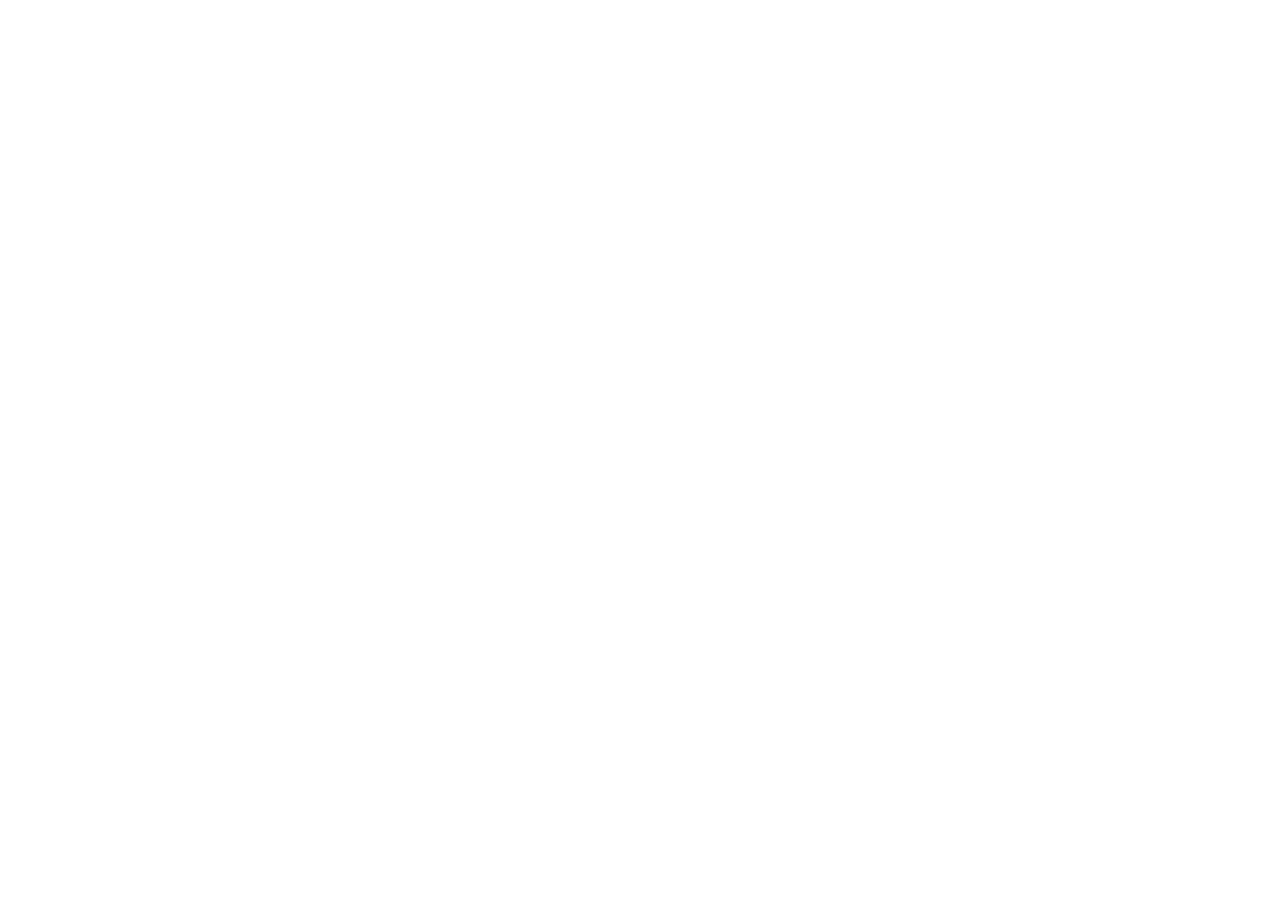
==== ecommerce/index.html @ 8a4cbaff "Primera entrega del Proyecto Final" ====
<!DOCTYPE html>
<html lang="en">
<head>
    <meta charset="UTF-8">
    <meta http-equiv="X-UA-Compatible" content="IE=edge">
    <meta name="viewport" content="width=device-width, initial-scale=1.0">
    <title>Document</title>
</head>
<body>
    <script src="./index.js"></script>
</body>
</html>
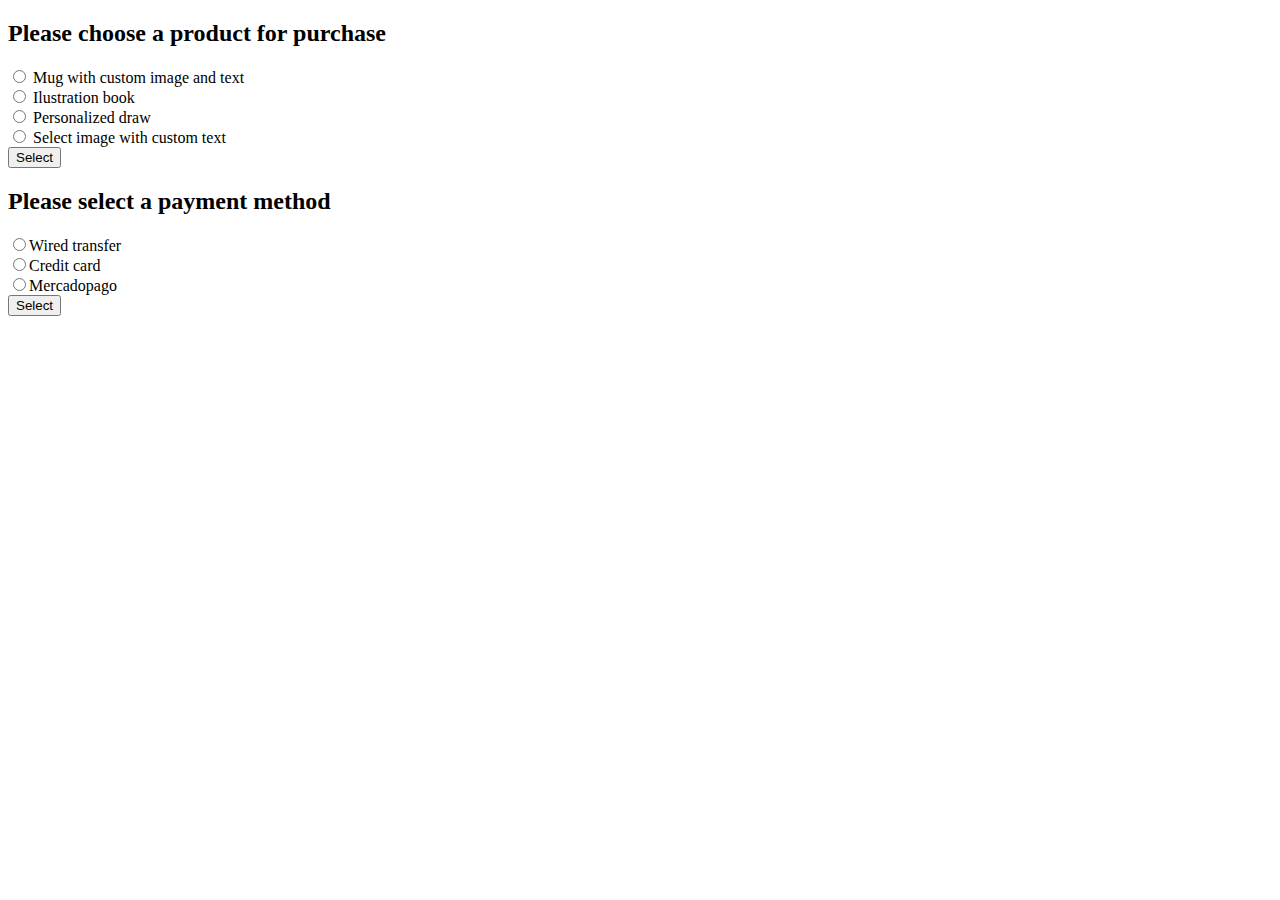
==== commit b6ee267c: "Proyecto final con DOM" ====
--- a/ecommerce/index.html
+++ b/ecommerce/index.html
@@ -7,6 +7,28 @@
     <title>Document</title>
 </head>
 <body>
+    <h2>Please choose a product for purchase</h2>
+    <form>
+        <input type="radio" id="mug" name="Product" value="Mug">
+        <label for="mug">Mug with custom image and text</label><br>
+        <input type="radio" id="book" name="Product" value="Book">
+        <label for="book">Ilustration book</label><br>
+        <input type="radio" id="draw" name="Product" value="Draw">
+        <label for="draw">Personalized draw</label><br>
+        <input type="radio" id="pic" name="Product" value="Pic">
+        <label for="pic">Select image with custom text</label><br>
+    </form>
+    <button id="b1">Select</button>
+    <h2>Please select a payment method</h2>
+    <form>
+        <input type="radio" id="transfer" name="Payment" value="Transfer"><label for="transfer">Wired transfer</label><br>
+        <input type="radio" id="ccard" name="Payment" value="Ccard"><label for="ccard">Credit card</label><br>
+        <input type="radio" id="mp" name="Payment" value="Mp"><label for="mp">Mercadopago</label><br>
+    </form>
+    <button id="b2">Select</button>
+    <br>
+    <div id="text2"></div>
+    <div id="text1"></div>
     <script src="./index.js"></script>
 </body>
 </html>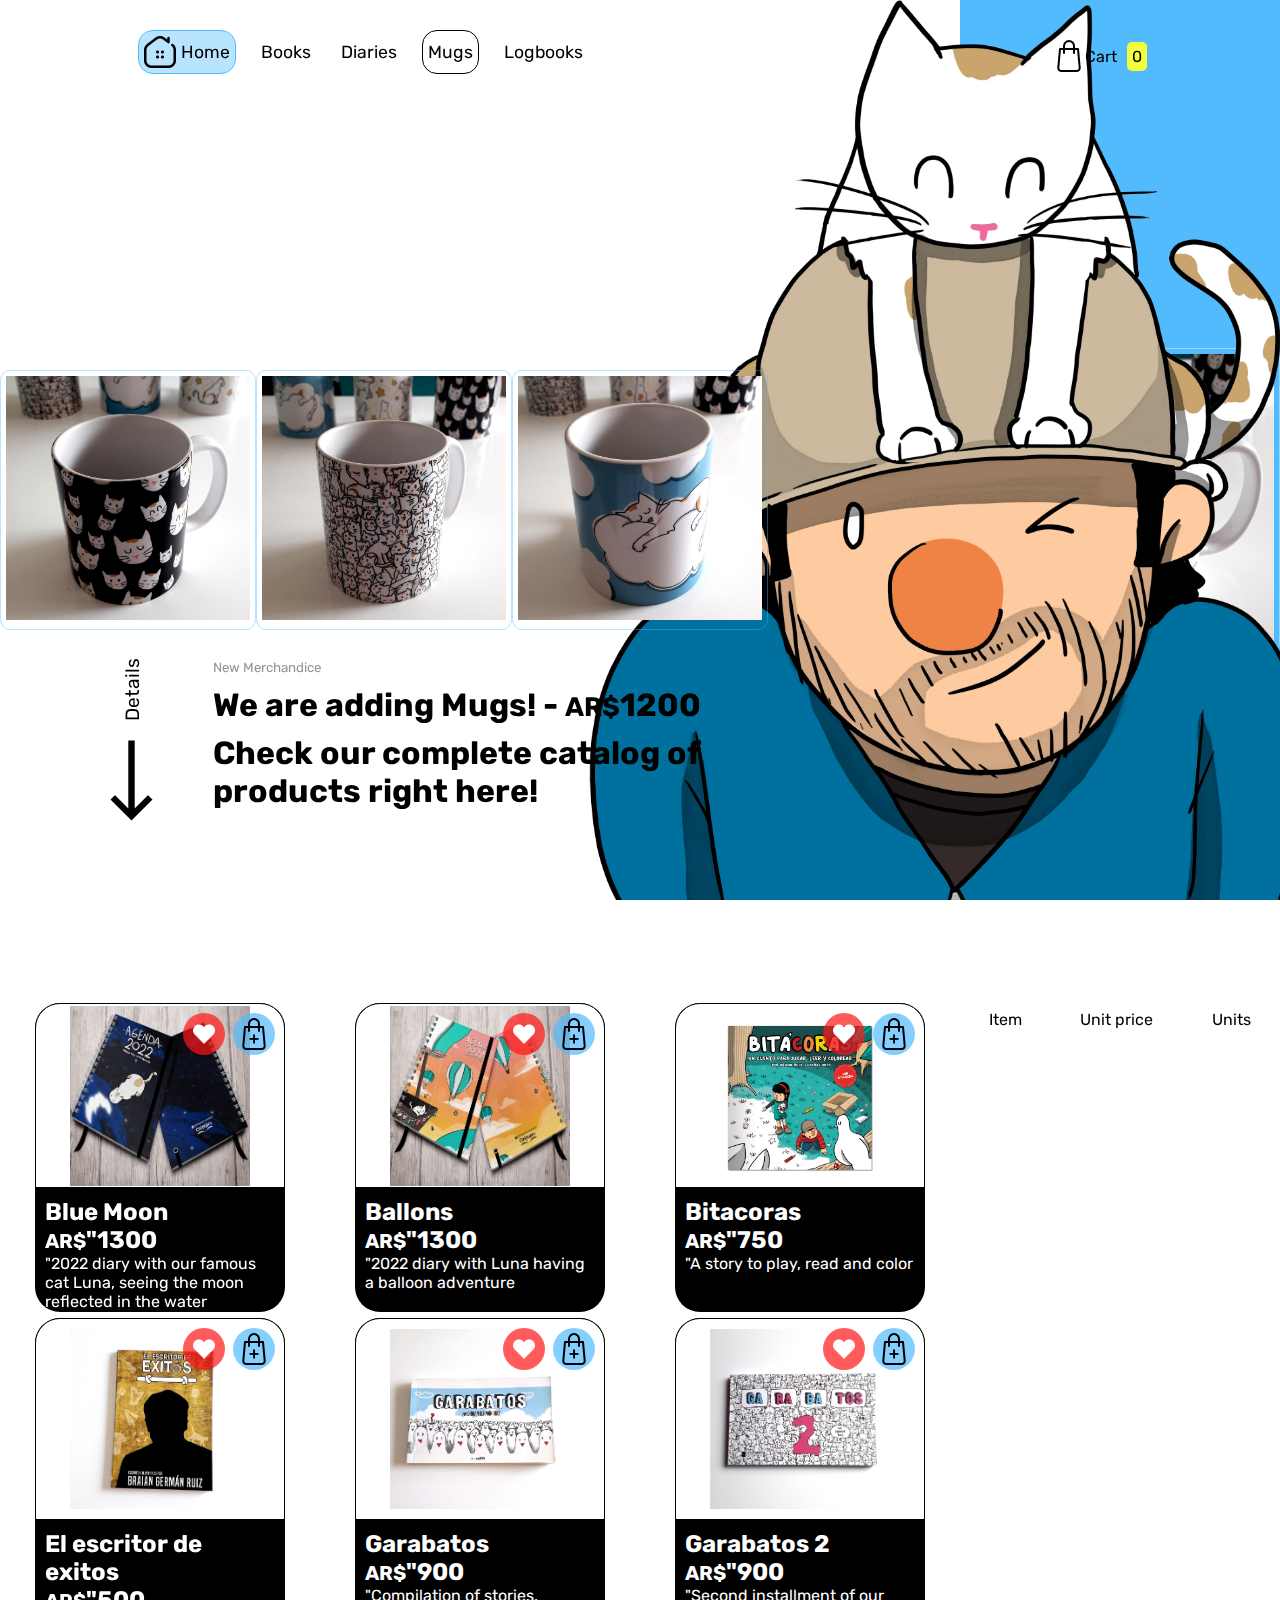
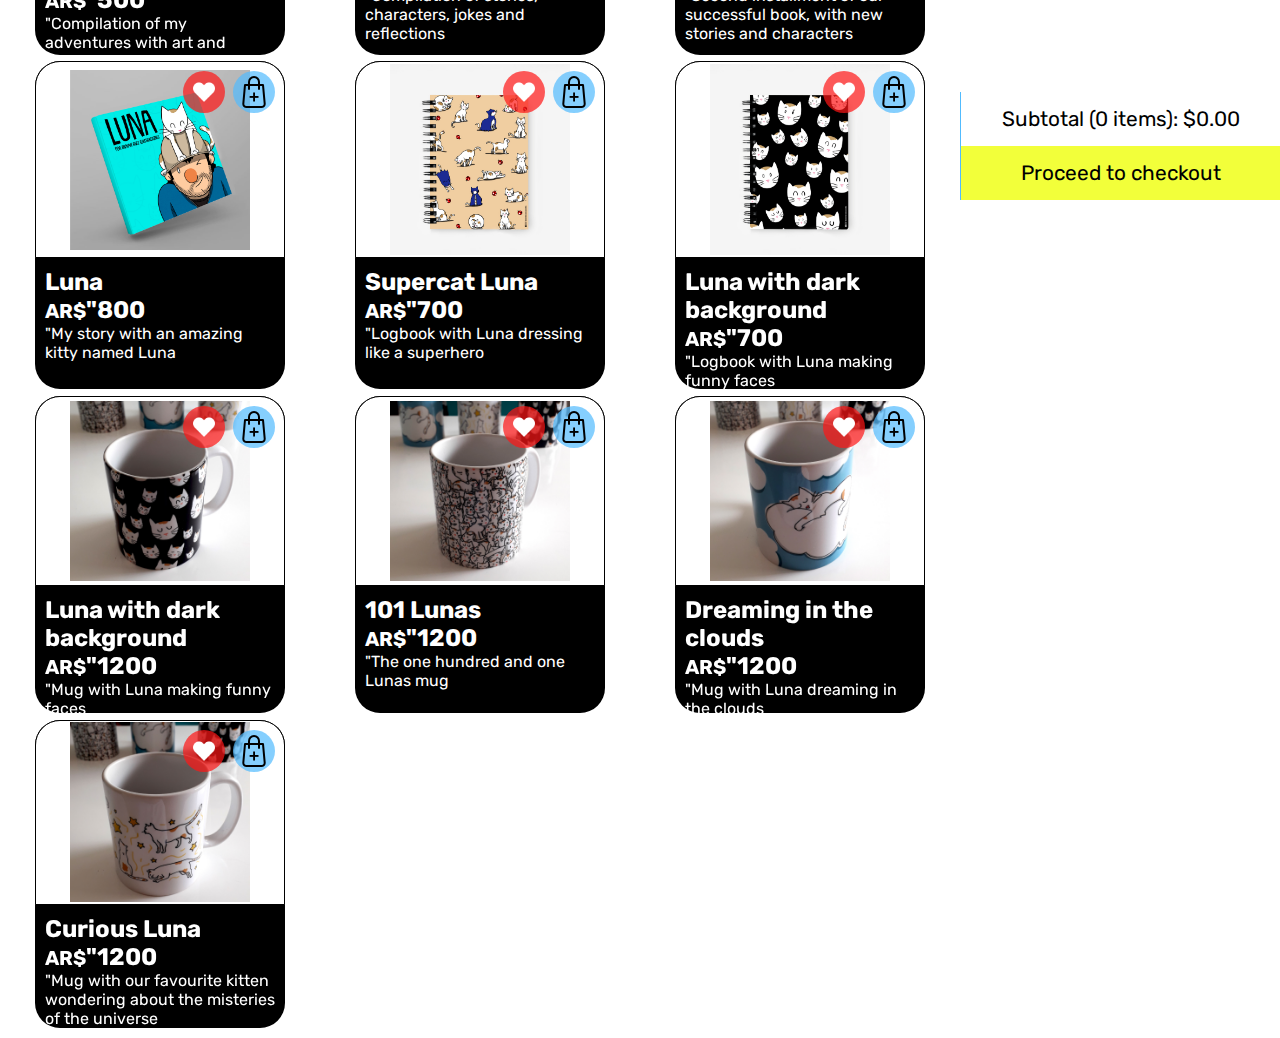
==== commit a6a13b75: "agregando HTML con carrito de compras" ====
--- a/ecommerce/index.html
+++ b/ecommerce/index.html
@@ -3,32 +3,126 @@
 <head>
     <meta charset="UTF-8">
     <meta http-equiv="X-UA-Compatible" content="IE=edge">
+    <link rel="shortcut icon" href="#">
     <meta name="viewport" content="width=device-width, initial-scale=1.0">
-    <title>Document</title>
+    <title>Shopping Cart JS</title>
+    <link rel="stylesheet" href="./css/style.css">
+    <link rel="stylesheet" href="https://cdn.jsdelivr.net/npm/bootstrap-icons@1.5.0/font/bootstrap-icons.css">
 </head>
 <body>
-    <h2>Please choose a product for purchase</h2>
-    <form>
-        <input type="radio" id="mug" name="Product" value="Mug">
-        <label for="mug">Mug with custom image and text</label><br>
-        <input type="radio" id="book" name="Product" value="Book">
-        <label for="book">Ilustration book</label><br>
-        <input type="radio" id="draw" name="Product" value="Draw">
-        <label for="draw">Personalized draw</label><br>
-        <input type="radio" id="pic" name="Product" value="Pic">
-        <label for="pic">Select image with custom text</label><br>
-    </form>
-    <button id="b1">Select</button>
-    <h2>Please select a payment method</h2>
-    <form>
-        <input type="radio" id="transfer" name="Payment" value="Transfer"><label for="transfer">Wired transfer</label><br>
-        <input type="radio" id="ccard" name="Payment" value="Ccard"><label for="ccard">Credit card</label><br>
-        <input type="radio" id="mp" name="Payment" value="Mp"><label for="mp">Mercadopago</label><br>
-    </form>
-    <button id="b2">Select</button>
-    <br>
-    <div id="text2"></div>
-    <div id="text1"></div>
-    <script src="./index.js"></script>
+    <div class="app-container">
+        <div class="app-bg">
+            <div class="left-side"></div>
+            <div class="right-side"></div>
+        </div>
+        <header>
+            <nav>
+                <ul>
+                    <li class="btn home">
+                        <a href="./">
+                            <img src="./icons/home.png" alt=""> Home
+                        </a>
+                    </li>
+                    <li>
+                        <a href="#">
+                            Books
+                        </a>
+                    </li>
+                    <li>
+                        <a href="#">
+                            Diaries
+                        </a>
+                    </li>
+                    <li class="active">
+                        <a href="#">
+                            Mugs
+                        </a>
+                    </li>
+                    <li>
+                        <a href="#">
+                            Logbooks
+                        </a>
+                    </li>
+                </ul>
+            </nav>
+            <div class="shopping-bag">
+                <a href="./cart.html">
+                    <img src="./icons/bag.png" alt="cart">
+                    Cart
+                    <div class="total-items-in-cart">
+                        0
+                    </div>
+                </a>
+            </div>
+        </header>
+        <main>
+            <div class="content">
+                <div class="products-preview">
+                    <div class="products-container">
+                        <div class="product">
+                            <img src="./img/merchan/mugs/mug-01.jpg" alt="Mug 1">
+                        </div>
+                        <div class="product">
+                            <img src="./img/merchan/mugs/mug-02.jpg" alt="Mug 2">
+                        </div>
+                        <div class="product">
+                            <img src="./img/merchan/mugs/mug-03.jpg" alt="Mug 3">
+                        </div>
+                    </div>
+                    <div class="more-details">
+                        <div class="see-more-btn">
+                                <img src="./icons/right-arrow.png" alt="">
+                                Details
+                        </div>
+                        <div class="description">
+                            <small>New Merchandice</small>
+                            <h1>We are adding Mugs! - <small>AR$</small>1200</h1>
+                            <h1>Check our complete catalog of products right here!</h1>
+                        </div>
+                    </div>
+                </div>
+                <div class="model">
+                    <img class="model-img" src="./img/webart.png" alt="model">
+                    <div class="product">
+                        <img src="./img/merchan/mugs/mug-04.jpg" alt="t-shirt 4">
+                    </div>
+                </div>
+            </div>
+        </main>
+    </div>
+    <div class="products-list">
+        <div class="products">
+            <!-- render porducts here -->
+        </div>
+        <div class="cart">
+            <div class="cart-header">
+                <div class="column1">Item</div>
+                <div class="column2">Unit price</div>
+                <div class="column3">Units</div>
+            </div>
+            <div class="cart-items">
+                <!-- render cart items here -->
+            </div>
+            <div class="cart-footer">
+                <div class="subtotal">
+                    Subtotal (0 items): $0
+                </div>
+                <div class="checkout">
+                    Proceed to checkout
+                </div>
+            </div>
+        </div>
+    </div>
+
+    <script>
+        const porductsListEl = document.querySelector(".products-list");
+        const seeMoreBtn = document.querySelector(".see-more-btn");
+        seeMoreBtn.addEventListener('click', () => {
+            porductsListEl.scrollIntoView({behavior: "smooth"})
+        })
+    </script>
+
+    <script src="products.js"></script>
+    <script src="app.js"></script>
 </body>
 </html>--- a/ecommerce/css/style.css
+++ b/ecommerce/css/style.css
@@ -0,0 +1,422 @@
+/* import fonts */
+@import url("https://fonts.googleapis.com/css2?family=Rubik&display=swap");
+
+/* VARIABLES */
+:root {
+  --bg-color: #fff;
+  --link-color: #000;
+  --link-size: 1.1rem;
+  --right-side-bg-color: 81, 187, 254;
+}
+
+/* General CSS */
+* {
+  padding: 0;
+  margin: 0;
+  box-sizing: border-box;
+  font-family: Rubik;
+}
+
+html {
+  font-size: 16px;
+  overflow-x: hidden;
+}
+
+a {
+  text-decoration: none;
+  color: #000;
+}
+
+/* APP CONTAINER */
+.app-container {
+  width: 100vw;
+  height: 100vh;
+}
+
+/* APP BG */
+.app-bg {
+  position: fixed;
+  top: 0;
+  left: 0;
+  width: 100vw;
+  height: 100vh;
+  display: flex;
+  z-index: -1;
+}
+.app-bg .left-side {
+  background-color: rgb(255, 255, 255);
+  width: 75%;
+  height: 100%;
+}
+.app-bg .right-side {
+  background-color: rgb(var(--right-side-bg-color));
+  width: 25%;
+  height: 100%;
+}
+
+/* HEADER */
+header {
+  width: 100%;
+  height: 100px;
+
+  padding: 30px 10%;
+  display: flex;
+  justify-content: space-between;
+
+  position: fixed;
+  top: 0;
+  left: 0;
+
+  z-index: 99;
+}
+header nav ul {
+  display: flex;
+  align-items: center;
+}
+header nav ul li {
+  list-style: none;
+  margin: 0 10px;
+  padding: 5px 5px;
+  border-radius: 15px;
+}
+header nav ul li.active {
+  border: 1px solid #000;
+}
+header nav ul li a {
+  font-size: var(--link-size);
+  display: flex;
+  align-items: center;
+  height: 32px;
+}
+header nav ul li.btn {
+  background-color: rgba(var(--right-side-bg-color), 0.4);
+  border: 1px solid rgb(var(--right-side-bg-color));
+}
+header nav ul li.btn img {
+  width: 32;
+  height: 32px;
+}
+header nav ul li.home a {
+  display: flex;
+  align-items: center;
+}
+header nav ul li.home a img {
+  margin-right: 5px;
+}
+/* HEADER -> SHOOPING BAG */
+.shopping-bag {
+  padding: 10px 5px;
+}
+.shopping-bag a {
+  display: flex;
+  align-items: center;
+}
+.shopping-bag a img {
+  width: 32px;
+  height: 32px;
+}
+.shopping-bag .total-items-in-cart {
+  margin-left: 10px;
+  padding: 5px;
+  background-color: rgb(242, 255, 58);
+  border-radius: 5px;
+}
+/* MAIN */
+main {
+  width: 100%;
+  background-color: royalblue;
+  position: relative;
+  top: 100px;
+}
+main .products-preview {
+  width: 60%;
+  height: calc(100vh - 100px);
+  position: absolute;
+  left: 0;
+}
+main .model {
+  width: 40%;
+  height: calc(100vh - 100px);
+  position: absolute;
+  right: 0;
+  z-index: -1;
+}
+/* PRODUCTS */
+.products-container {
+  width: 100%;
+  height: 100%;
+  display: flex;
+  justify-content: space-around;
+  align-items: center;
+}
+.product {
+  width: 300px;
+  border: 1px solid rgba(var(--right-side-bg-color), 0.4);
+  border-radius: 10px;
+  padding: 5px;
+}
+.product img {
+  width: 100%;
+}
+/* MORE DETAILS */
+.more-details {
+  position: absolute;
+  bottom: 80px;
+  left: 50px;
+
+  display: flex;
+  align-items: center;
+}
+.more-details .see-more-btn {
+  cursor: pointer;
+  display: flex;
+  align-items: center;
+
+  transform: rotate(-90deg);
+
+  font-size: 1.2rem;
+}
+.see-more-btn img {
+  width: 80px;
+  margin-right: 20px;
+}
+/* .more-details .description {
+} */
+.more-details .description small {
+  color: rgb(149, 149, 149);
+}
+.more-details .description h1 {
+  margin: 10px 0;
+}
+.more-details .description h1 small {
+  color: #000;
+}
+/* MODEL */
+.model {
+  display: flex;
+  justify-content: right;
+  align-items: center;
+}
+.model .model-img {
+  height: 100vh;
+  position: absolute;
+  left: 35%;
+  transform: translate(-50%);
+  top: -100px;
+}
+.model .product {
+  width: 300px;
+  border: 1px solid rgba(255, 255, 255, 0.4);
+  border-radius: 10px;
+  padding: 5px;
+}
+.model .product img {
+  width: 100%;
+}
+/* products list */
+.products-list {
+  width: 100vw;
+  height: 100vh;
+
+  padding-top: 100px;
+
+  display: flex;
+}
+
+/* PRODUCTS */
+.products {
+  height: 100%;
+  width: 75%;
+
+  display: grid;
+  grid-template-rows: 1fr 1fr;
+  grid-template-columns: repeat(3, 3fr);
+}
+.products img {
+  width: 180px;
+}
+.products .item {
+  display: flex;
+  align-items: center;
+  justify-content: center;
+  flex-direction: column;
+  width: 100%;
+  height: 100%;
+}
+.products .item .item-container {
+  width: 250px;
+  height: 98%;
+  background-color: #000;
+
+  border-radius: 25px;
+
+  position: relative;
+}
+.products .item .item-container .item-img {
+  width: 100%;
+  height: 60%;
+
+  background-color: white;
+
+  border: 1px solid #000;
+  border-radius: 25px 25px 0 0;
+
+  display: flex;
+  justify-content: center;
+  align-items: center;
+}
+.products .item .item-container .desc {
+  width: 100%;
+  color: #fff;
+
+  padding: 10px;
+}
+.products .item .item-container .add-to-cart {
+  background-color: rgba(var(--right-side-bg-color), 0.7);
+  /* background-color: rgb(242, 255, 58); */
+
+  display: flex;
+  justify-content: center;
+  align-items: center;
+
+  position: absolute;
+  top: 10px;
+  right: 10px;
+
+  padding: 5px;
+
+  border-radius: 50%;
+
+  cursor: pointer;
+}
+.products .item .item-container .add-to-wishlist {
+  background-color: rgba(255, 21, 21, 0.7);
+
+  display: flex;
+  justify-content: center;
+  align-items: center;
+
+  position: absolute;
+  top: 10px;
+  right: 60px;
+
+  padding: 5px;
+
+  border-radius: 50%;
+
+  cursor: pointer;
+}
+.products .item .item-container .add-to-cart img {
+  width: 32px;
+  height: 32px;
+}
+.products .item .item-container .add-to-wishlist img {
+  width: 32px;
+  height: 32px;
+
+  padding: 5px;
+}
+/* CART */
+.cart {
+  height: 100%;
+  width: 25%;
+
+  position: relative;
+}
+/* cart header */
+.cart-header {
+  display: flex;
+  justify-content: space-around;
+  padding: 10px 0;
+}
+/* cart items */
+.cart-items {
+  max-height: calc(100vh - 247px);
+  overflow-y: auto;
+  overflow-x: hidden;
+}
+/* cart item */
+.cart-item {
+  display: flex;
+  justify-content: space-around;
+  padding: 10px 0;
+}
+.cart-item div {
+  display: flex;
+  align-items: center;
+  justify-content: center;
+}
+/* item info */
+.cart-item .item-info {
+  flex: 1;
+  background-color: rgba(255, 255, 255, 0.6);
+
+  border-radius: 0 10px 10px 0;
+
+  padding: 10px;
+}
+.cart-item .item-info:hover {
+  background-color: rgba(255, 0, 0, 0.6);
+  cursor: pointer;
+}
+.cart-item .item-info img {
+  width: 75px;
+}
+/* unit price */
+.cart-item .unit-price {
+  flex: 1;
+  font-size: 1.2rem;
+}
+/* units */
+.cart-item .units {
+  flex: 1;
+}
+.cart-item .units .number {
+  margin: 0 10px;
+
+  font-size: 1.2rem;
+}
+.cart-item .units .btn {
+  width: 20px;
+  height: 20px;
+
+  background-color: rgb(242, 255, 58);
+
+  border-radius: 50%;
+
+  font-weight: bold;
+
+  cursor: pointer;
+
+  -webkit-user-select: none; /* Chrome all / Safari all */
+  -moz-user-select: none; /* Firefox all */
+  -ms-user-select: none; /* IE 10+ */
+}
+
+/* cart footer */
+.cart-footer {
+  width: 100%;
+  background-color: rgb(255, 21, 21);
+  position: absolute;
+  bottom: 0;
+  left: 0;
+
+  border-left: 1px solid rgb(var(--right-side-bg-color));
+}
+.cart-footer div {
+  display: flex;
+  align-items: center;
+  justify-content: center;
+
+  padding: 15px 0;
+
+  font-size: 1.3rem;
+}
+.cart-footer .subtotal {
+  background-color: white;
+}
+.cart-footer .checkout {
+  background-color: rgb(242, 255, 58);
+
+  cursor: pointer;
+}
